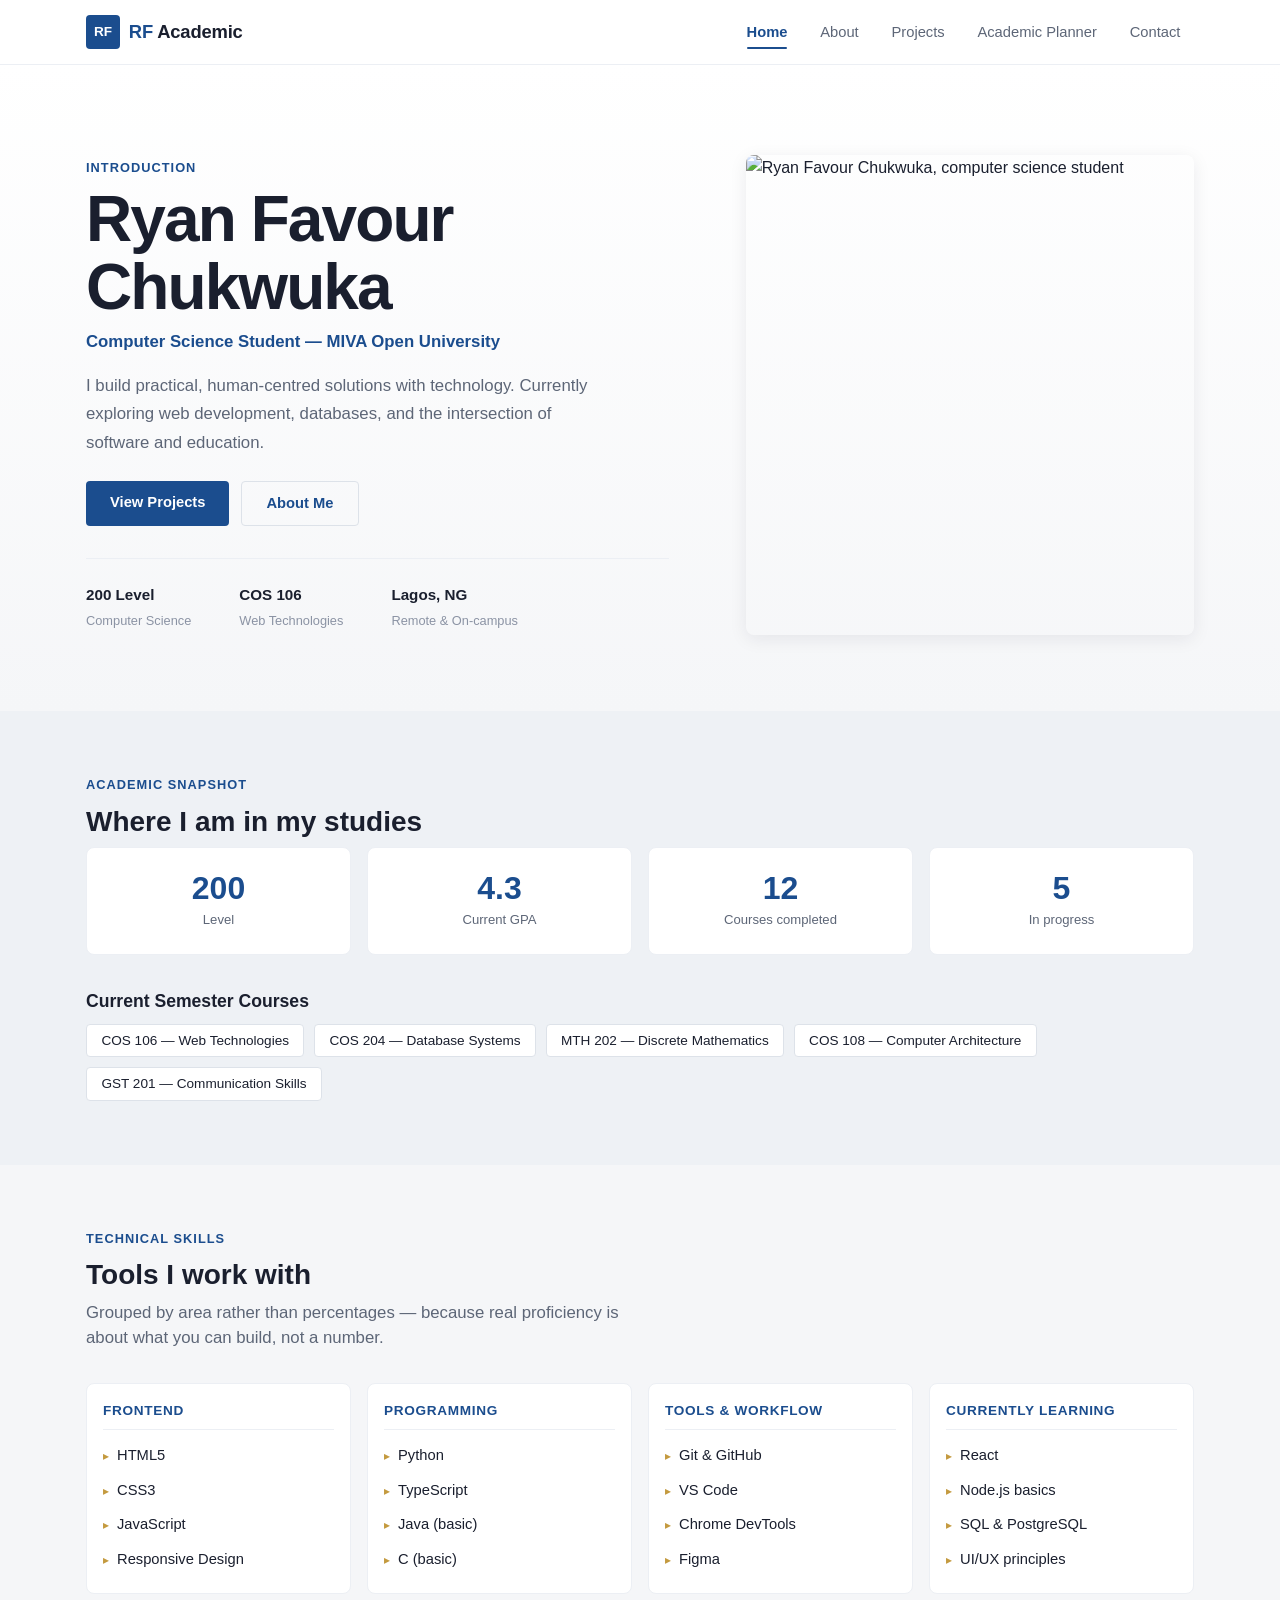
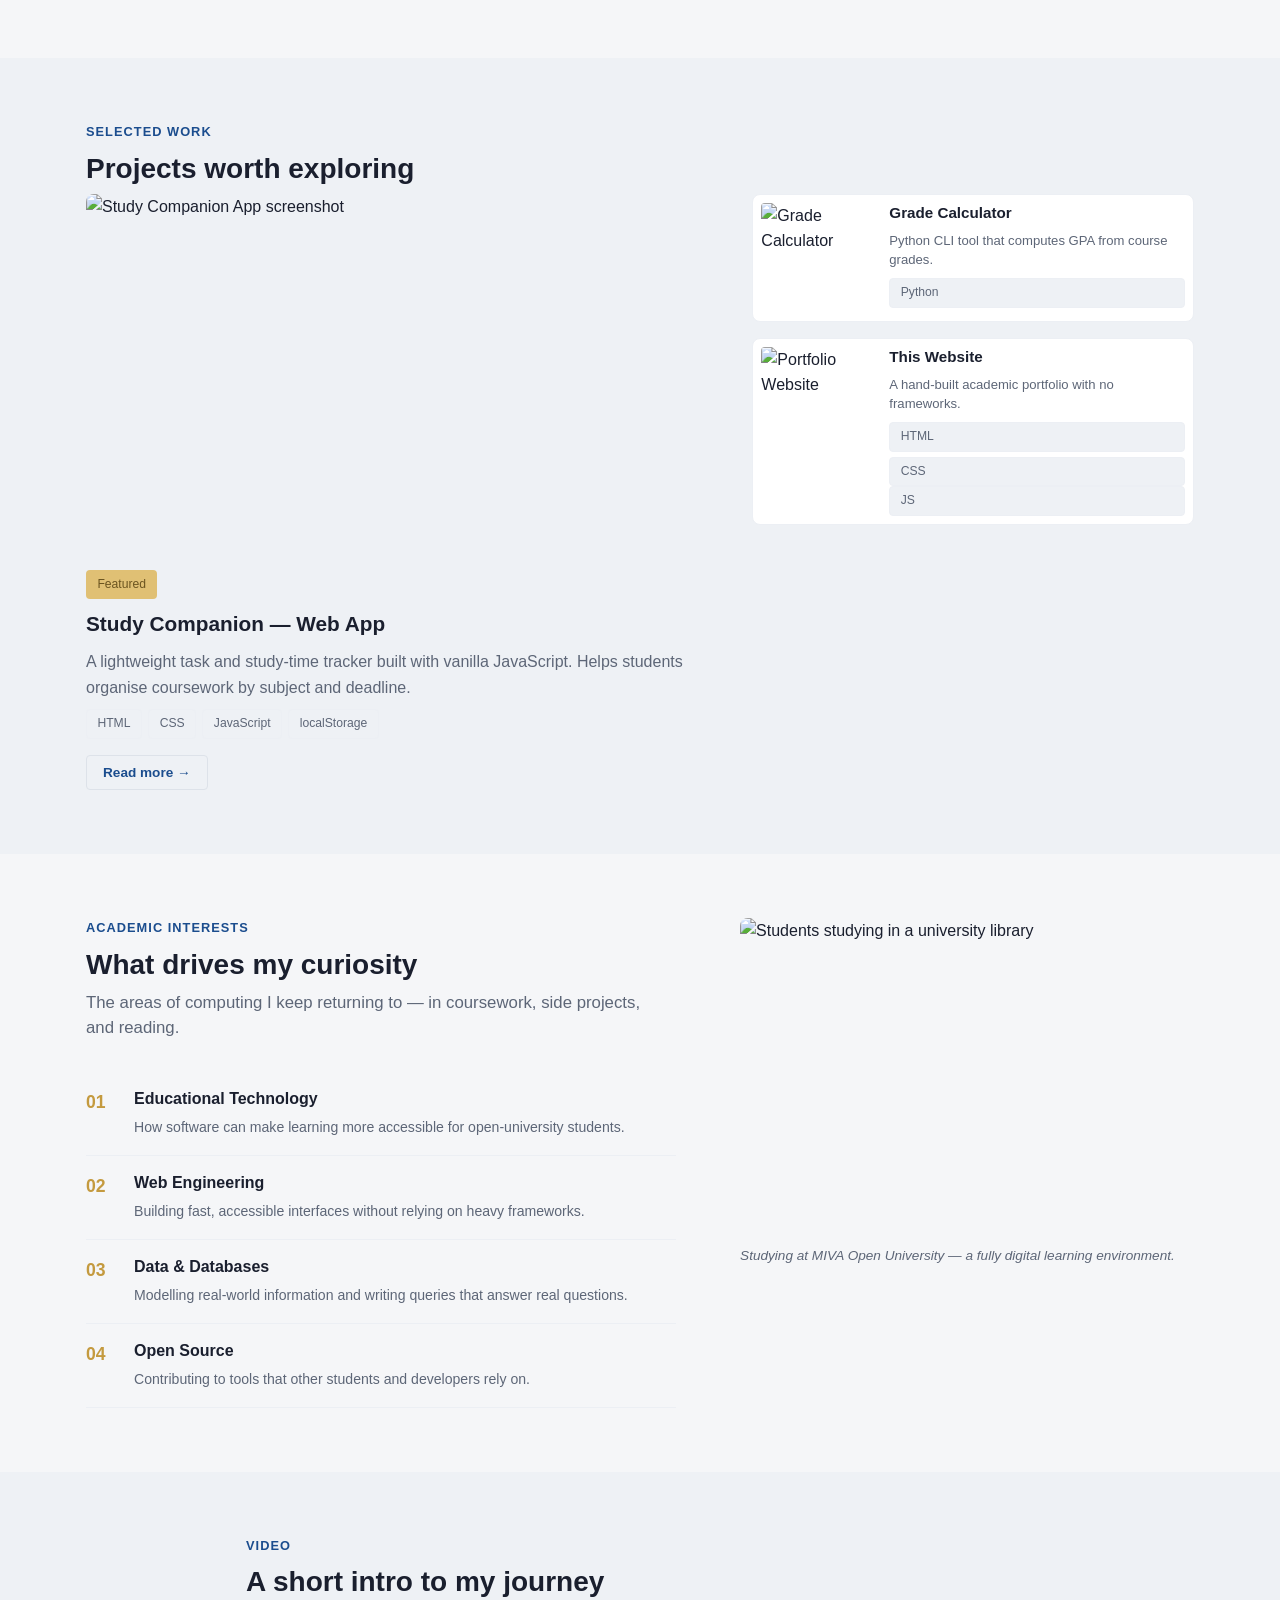
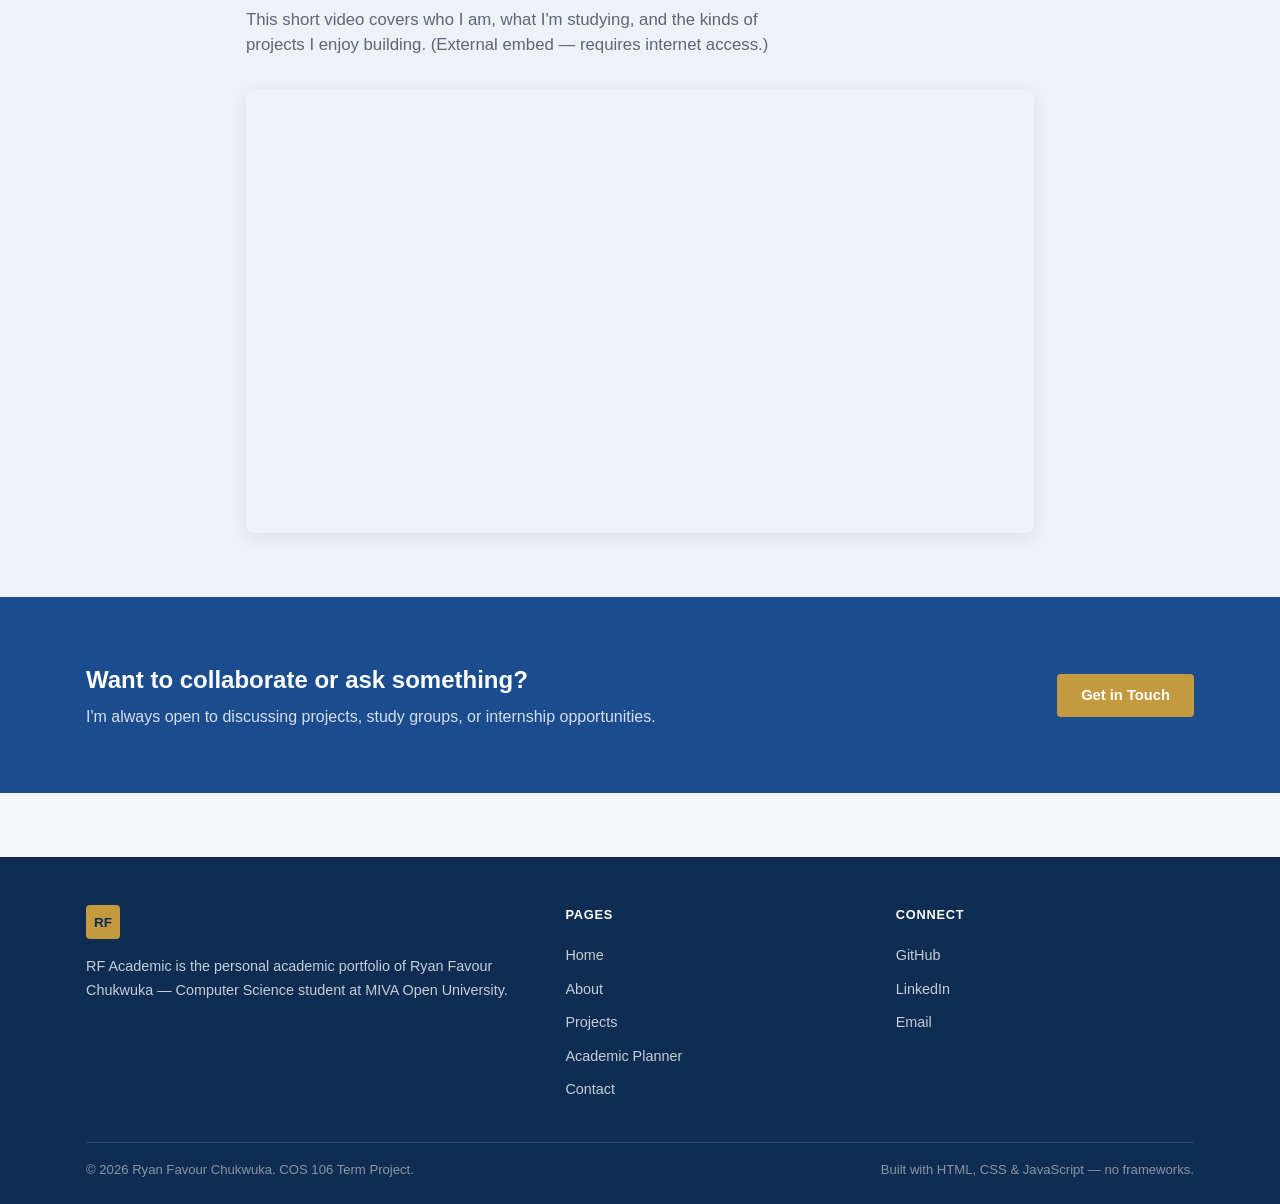
==== index.html @ f6216c4d "basic stuff" ====
<!DOCTYPE html>
<html lang="en">
<head>
  <meta charset="UTF-8" />
  <meta name="viewport" content="width=device-width, initial-scale=1.0" />
  <title>RF Academic — Ryan Favour Chukwuka</title>
  <meta name="description" content="Digital academic portfolio of Ryan Favour Chukwuka, Computer Science student at MIVA Open University." />
  <link rel="stylesheet" href="css/global.css" />
  <link rel="stylesheet" href="css/navigation.css" />
  <link rel="stylesheet" href="css/responsive.css" />
  <link rel="stylesheet" href="index.css" />
  <meta property="og:image" content="https://bolt.new/static/og_default.png">
    <meta name="twitter:card" content="summary_large_image">
    <meta name="twitter:image" content="https://bolt.new/static/og_default.png">
</head>
<body>

  <!-- Header / Navigation -->
  <header class="site-header">
    <div class="container">
      <nav class="nav">
        <a href="index.html" class="nav__brand">
          <span class="brand-mark">RF</span>
          <span class="brand-text"><span>RF</span> Academic</span>
        </a>
        <ul class="nav__links">
          <li><a href="index.html">Home</a></li>
          <li><a href="about/about.html">About</a></li>
          <li><a href="projects/projects.html">Projects</a></li>
          <li><a href="planner/planner.html">Academic Planner</a></li>
          <li><a href="contact/contact.html">Contact</a></li>
        </ul>
        <button class="nav__toggle" aria-label="Toggle navigation">
          <span></span><span></span><span></span>
        </button>
      </nav>
    </div>
  </header>

  <main>
    <!-- Hero -->
    <section class="hero">
      <div class="container hero__grid">
        <div class="hero__intro">
          <p class="section-label">Introduction</p>
          <h1>Ryan Favour<br>Chukwuka</h1>
          <p class="hero__role">Computer Science Student &mdash; MIVA Open University</p>
          <p class="hero__desc">
            I build practical, human-centred solutions with technology.
            Currently exploring web development, databases, and the
            intersection of software and education.
          </p>
          <div class="hero__actions">
            <a href="projects/projects.html" class="btn btn--primary">View Projects</a>
            <a href="about/about.html" class="btn btn--ghost">About Me</a>
          </div>
          <ul class="hero__meta">
            <li><strong>200 Level</strong><span>Computer Science</span></li>
            <li><strong>COS 106</strong><span>Web Technologies</span></li>
            <li><strong>Lagos, NG</strong><span>Remote &amp; On-campus</span></li>
          </ul>
        </div>
        <div class="hero__photo">
          <img src="https://images.pexels.com/photos/5940858/pexels-photo-5940858.jpeg?auto=compress&cs=tinysrgb&h=650&w=940"
               alt="Ryan Favour Chukwuka, computer science student" />
        </div>
      </div>
    </section>

    <!-- Academic Snapshot -->
    <section class="section section--alt">
      <div class="container">
        <p class="section-label">Academic Snapshot</p>
        <h2 class="section-title">Where I am in my studies</h2>
        <div class="snapshot-grid">
          <article class="snapshot-item">
            <div class="snapshot-num">200</div>
            <div class="snapshot-label">Level</div>
          </article>
          <article class="snapshot-item">
            <div class="snapshot-num">4.3</div>
            <div class="snapshot-label">Current GPA</div>
          </article>
          <article class="snapshot-item">
            <div class="snapshot-num">12</div>
            <div class="snapshot-label">Courses completed</div>
          </article>
          <article class="snapshot-item">
            <div class="snapshot-num">5</div>
            <div class="snapshot-label">In progress</div>
          </article>
        </div>

        <div class="snapshot-courses">
          <h3>Current Semester Courses</h3>
          <ul class="course-pills">
            <li>COS 106 — Web Technologies</li>
            <li>COS 204 — Database Systems</li>
            <li>MTH 202 — Discrete Mathematics</li>
            <li>COS 108 — Computer Architecture</li>
            <li>GST 201 — Communication Skills</li>
          </ul>
        </div>
      </div>
    </section>

    <!-- Technical Skills -->
    <section class="section">
      <div class="container">
        <p class="section-label">Technical Skills</p>
        <h2 class="section-title">Tools I work with</h2>
        <p class="section-subtitle">Grouped by area rather than percentages &mdash; because real proficiency is about what you can build, not a number.</p>
        <div class="skills-grid">
          <div class="skill-group">
            <h4>Frontend</h4>
            <ul>
              <li>HTML5</li>
              <li>CSS3</li>
              <li>JavaScript</li>
              <li>Responsive Design</li>
            </ul>
          </div>
          <div class="skill-group">
            <h4>Programming</h4>
            <ul>
              <li>Python</li>
              <li>TypeScript</li>
              <li>Java (basic)</li>
              <li>C (basic)</li>
            </ul>
          </div>
          <div class="skill-group">
            <h4>Tools &amp; Workflow</h4>
            <ul>
              <li>Git &amp; GitHub</li>
              <li>VS Code</li>
              <li>Chrome DevTools</li>
              <li>Figma</li>
            </ul>
          </div>
          <div class="skill-group">
            <h4>Currently Learning</h4>
            <ul>
              <li>React</li>
              <li>Node.js basics</li>
              <li>SQL &amp; PostgreSQL</li>
              <li>UI/UX principles</li>
            </ul>
          </div>
        </div>
      </div>
    </section>

    <!-- Selected Projects -->
    <section class="section section--alt">
      <div class="container">
        <p class="section-label">Selected Work</p>
        <h2 class="section-title">Projects worth exploring</h2>
        <div class="home-projects">
          <article class="home-project-featured">
            <img src="https://images.pexels.com/photos/546819/pexels-photo-546819.jpeg?auto=compress&cs=tinysrgb&h=650&w=940"
                 alt="Study Companion App screenshot" />
            <div class="home-project-body">
              <span class="tag tag--accent">Featured</span>
              <h3>Study Companion &mdash; Web App</h3>
              <p>A lightweight task and study-time tracker built with vanilla JavaScript. Helps students organise coursework by subject and deadline.</p>
              <div class="home-project-tags">
                <span class="tag">HTML</span>
                <span class="tag">CSS</span>
                <span class="tag">JavaScript</span>
                <span class="tag">localStorage</span>
              </div>
              <a href="projects/projects.html" class="btn btn--ghost btn--sm">Read more &rarr;</a>
            </div>
          </article>
          <div class="home-project-small">
            <article>
              <img src="https://images.pexels.com/photos/34069/pexels-photo.jpg?auto=compress&cs=tinysrgb&h=650&w=940" alt="Grade Calculator" />
              <h4>Grade Calculator</h4>
              <p>Python CLI tool that computes GPA from course grades.</p>
              <span class="tag">Python</span>
            </article>
            <article>
              <img src="https://images.pexels.com/photos/136320/pexels-photo-136320.jpeg?auto=compress&cs=tinysrgb&h=650&w=940" alt="Portfolio Website" />
              <h4>This Website</h4>
              <p>A hand-built academic portfolio with no frameworks.</p>
              <span class="tag">HTML</span>
              <span class="tag">CSS</span>
              <span class="tag">JS</span>
            </article>
          </div>
        </div>
      </div>
    </section>

    <!-- Academic Interests -->
    <section class="section">
      <div class="container interests-layout">
        <div>
          <p class="section-label">Academic Interests</p>
          <h2 class="section-title">What drives my curiosity</h2>
          <p class="section-subtitle">The areas of computing I keep returning to &mdash; in coursework, side projects, and reading.</p>
          <ol class="interests-list">
            <li>
              <strong>Educational Technology</strong>
              <span>How software can make learning more accessible for open-university students.</span>
            </li>
            <li>
              <strong>Web Engineering</strong>
              <span>Building fast, accessible interfaces without relying on heavy frameworks.</span>
            </li>
            <li>
              <strong>Data &amp; Databases</strong>
              <span>Modelling real-world information and writing queries that answer real questions.</span>
            </li>
            <li>
              <strong>Open Source</strong>
              <span>Contributing to tools that other students and developers rely on.</span>
            </li>
          </ol>
        </div>
        <aside class="interests-aside">
          <img src="https://images.pexels.com/photos/8199762/pexels-photo-8199762.jpeg?auto=compress&cs=tinysrgb&h=650&w=940"
               alt="Students studying in a university library" />
          <p>Studying at MIVA Open University &mdash; a fully digital learning environment.</p>
        </aside>
      </div>
    </section>

    <!-- Multimedia -->
    <section class="section section--alt">
      <div class="container-narrow">
        <p class="section-label">Video</p>
        <h2 class="section-title">A short intro to my journey</h2>
        <p class="section-subtitle">This short video covers who I am, what I'm studying, and the kinds of projects I enjoy building. (External embed &mdash; requires internet access.)</p>
        <div class="video-frame">
          <iframe
            src="https://www.youtube.com/embed/IpJtt7gIcQ0?rel=0"
            title="Introduction video"
            frameborder="0"
            allow="accelerometer; autoplay; clipboard-write; encrypted-media; gyroscope; picture-in-picture"
            allowfullscreen>
          </iframe>
        </div>
      </div>
    </section>

    <!-- CTA -->
    <section class="section cta-band">
      <div class="container cta-inner">
        <div>
          <h2>Want to collaborate or ask something?</h2>
          <p>I'm always open to discussing projects, study groups, or internship opportunities.</p>
        </div>
        <a href="contact/contact.html" class="btn btn--accent">Get in Touch</a>
      </div>
    </section>
  </main>

  <!-- Footer -->
  <footer class="site-footer">
    <div class="container">
      <div class="footer-grid">
        <div>
          <span class="footer-brand-mark">RF</span>
          <p>RF Academic is the personal academic portfolio of Ryan Favour Chukwuka &mdash; Computer Science student at MIVA Open University.</p>
        </div>
        <div>
          <h4>Pages</h4>
          <ul>
            <li><a href="index.html">Home</a></li>
            <li><a href="about/about.html">About</a></li>
            <li><a href="projects/projects.html">Projects</a></li>
            <li><a href="planner/planner.html">Academic Planner</a></li>
            <li><a href="contact/contact.html">Contact</a></li>
          </ul>
        </div>
        <div>
          <h4>Connect</h4>
          <ul>
            <li><a href="#">GitHub</a></li>
            <li><a href="#">LinkedIn</a></li>
            <li><a href="contact/contact.html">Email</a></li>
          </ul>
        </div>
      </div>
      <div class="footer-bottom">
        <span>&copy; <span id="footer-year">2026</span> Ryan Favour Chukwuka. COS 106 Term Project.</span>
        <span>Built with HTML, CSS &amp; JavaScript &mdash; no frameworks.</span>
      </div>
    </div>
  </footer>

  <script src="js/global.js"></script>
  <script src="index.js"></script>
</body>
</html>
---- css/global.css ----
/* =====================================================
   RF Academic — Global Stylesheet
   Design tokens, base elements, shared components.
   ===================================================== */

:root {
  /* Brand palette — MIVA Open University inspired */
  --primary: #1b4d8e;
  --primary-dark: #0f2d52;
  --primary-light: #2f74c4;
  --accent: #c49a3f;
  --accent-light: #e0c074;

  /* Neutrals */
  --background: #f5f6f8;
  --surface: #ffffff;
  --surface-alt: #eef1f5;
  --text: #1a1f2e;
  --muted: #5d6677;
  --muted-light: #8b93a4;
  --border: #dde2e9;
  --border-light: #eceff4;

  /* Status colours */
  --success: #2e7d4f;
  --success-bg: #e4f4ea;
  --warning: #b8860b;
  --warning-bg: #fbf2dd;
  --error: #c0392b;
  --error-bg: #fbeae8;

  /* Typography */
  --font-sans: "Segoe UI", "Helvetica Neue", Arial, sans-serif;
  --font-serif: Georgia, "Times New Roman", serif;

  /* Spacing (8px scale) */
  --space-1: 0.5rem;
  --space-2: 1rem;
  --space-3: 1.5rem;
  --space-4: 2rem;
  --space-5: 3rem;
  --space-6: 4rem;

  /* Layout */
  --container: 1140px;
  --container-narrow: 820px;
  --radius-sm: 4px;
  --radius: 8px;
  --radius-lg: 14px;

  /* Transitions */
  --t-fast: 150ms ease;
  --t: 250ms ease;
  --t-slow: 400ms ease;

  /* Shadows — subtle */
  --shadow-sm: 0 1px 3px rgba(26, 31, 46, 0.06);
  --shadow: 0 4px 18px rgba(26, 31, 46, 0.08);
}

/* ----- Reset ----- */
*,
*::before,
*::after {
  margin: 0;
  padding: 0;
  box-sizing: border-box;
}

html {
  scroll-behavior: smooth;
  -webkit-text-size-adjust: 100%;
}

body {
  font-family: var(--font-sans);
  background: var(--background);
  color: var(--text);
  line-height: 1.6;
  font-size: 1rem;
  -webkit-font-smoothing: antialiased;
}

img {
  max-width: 100%;
  display: block;
}

a {
  color: var(--primary);
  text-decoration: none;
  transition: color var(--t-fast);
}

a:hover {
  color: var(--primary-dark);
}

ul {
  list-style: none;
}

/* ----- Layout helpers ----- */
.container {
  width: 100%;
  max-width: var(--container);
  margin: 0 auto;
  padding: 0 var(--space-2);
}

.container-narrow {
  max-width: var(--container-narrow);
  margin: 0 auto;
  padding: 0 var(--space-2);
}

.section {
  padding: var(--space-6) 0;
}

.section--alt {
  background: var(--surface-alt);
}

/* ----- Typography ----- */
.section-label {
  font-size: 0.8rem;
  font-weight: 600;
  letter-spacing: 0.08em;
  text-transform: uppercase;
  color: var(--primary);
  margin-bottom: var(--space-1);
}

.section-title {
  font-size: 1.75rem;
  font-weight: 700;
  color: var(--text);
  line-height: 1.25;
  margin-bottom: var(--space-1);
}

.section-subtitle {
  font-size: 1.05rem;
  color: var(--muted);
  max-width: 560px;
  line-height: 1.5;
  margin-bottom: var(--space-4);
}

.page-header {
  padding: var(--space-6) 0 var(--space-4);
  border-bottom: 1px solid var(--border-light);
}

.page-header h1 {
  font-size: 2rem;
  font-weight: 700;
  letter-spacing: -0.01em;
}

.page-header p {
  color: var(--muted);
  margin-top: var(--space-1);
  max-width: 520px;
}

/* ----- Buttons ----- */
.btn {
  display: inline-block;
  font-size: 0.92rem;
  font-weight: 600;
  padding: 0.7rem 1.5rem;
  border: none;
  border-radius: var(--radius-sm);
  cursor: pointer;
  transition: background var(--t-fast), color var(--t-fast),
    border-color var(--t-fast), transform var(--t-fast);
  text-align: center;
  line-height: 1.4;
}

.btn:active {
  transform: translateY(1px);
}

.btn--primary {
  background: var(--primary);
  color: #fff;
}

.btn--primary:hover {
  background: var(--primary-dark);
  color: #fff;
}

.btn--ghost {
  background: transparent;
  color: var(--primary);
  border: 1.5px solid var(--border);
}

.btn--ghost:hover {
  border-color: var(--primary);
  color: var(--primary-dark);
}

.btn--accent {
  background: var(--accent);
  color: #fff;
}

.btn--accent:hover {
  background: #a8852f;
  color: #fff;
}

.btn--sm {
  padding: 0.45rem 1rem;
  font-size: 0.85rem;
}

/* ----- Tag / Pill ----- */
.tag {
  display: inline-block;
  font-size: 0.76rem;
  font-weight: 500;
  padding: 0.25rem 0.65rem;
  border-radius: var(--radius-sm);
  background: var(--surface-alt);
  color: var(--muted);
  border: 1px solid var(--border-light);
}

.tag--primary {
  background: var(--primary);
  color: #fff;
  border-color: var(--primary);
}

.tag--accent {
  background: var(--accent-light);
  color: #6b5420;
  border-color: transparent;
}

.tag--success {
  background: var(--success-bg);
  color: var(--success);
  border-color: transparent;
}

.tag--warning {
  background: var(--warning-bg);
  color: var(--warning);
  border-color: transparent;
}

/* ----- Utility ----- */
.sr-only {
  position: absolute;
  width: 1px;
  height: 1px;
  padding: 0;
  margin: -1px;
  overflow: hidden;
  clip: rect(0, 0, 0, 0);
  white-space: nowrap;
  border: 0;
}

.divider {
  border: none;
  border-top: 1px solid var(--border-light);
  margin: var(--space-4) 0;
}

.text-muted {
  color: var(--muted);
}

/* ----- Scroll reveal ----- */
.reveal {
  opacity: 0;
  transform: translateY(24px);
  transition: opacity 600ms ease, transform 600ms ease;
}

.reveal--visible {
  opacity: 1;
  transform: translateY(0);
}

@media (prefers-reduced-motion: reduce) {
  .reveal {
    opacity: 1;
    transform: none;
    transition: none;
  }
}
---- css/navigation.css ----
/* =====================================================
   Navigation — shared site header and footer
   ===================================================== */

.site-header {
  position: sticky;
  top: 0;
  z-index: 100;
  background: rgba(255, 255, 255, 0.97);
  border-bottom: 1px solid var(--border-light);
  backdrop-filter: blur(8px);
}

.nav {
  display: flex;
  align-items: center;
  justify-content: space-between;
  height: 64px;
}

/* ----- Brand ----- */
.nav__brand {
  display: flex;
  align-items: center;
  gap: 0.55rem;
  font-weight: 700;
  font-size: 1.15rem;
  color: var(--text);
  letter-spacing: -0.01em;
}

.nav__brand:hover {
  color: var(--text);
}

.nav__brand .brand-mark {
  width: 34px;
  height: 34px;
  background: var(--primary);
  color: #fff;
  display: flex;
  align-items: center;
  justify-content: center;
  border-radius: var(--radius-sm);
  font-size: 0.85rem;
  font-weight: 700;
}

.nav__brand .brand-text span {
  color: var(--primary);
}

/* ----- Nav links ----- */
.nav__links {
  display: flex;
  align-items: center;
  gap: 0.35rem;
}

.nav__links a {
  position: relative;
  color: var(--muted);
  font-size: 0.92rem;
  font-weight: 500;
  padding: 0.5rem 0.85rem;
  border-radius: var(--radius-sm);
  transition: color var(--t-fast), background var(--t-fast);
}

.nav__links a:hover {
  color: var(--text);
  background: var(--surface-alt);
}

.nav__links a.active {
  color: var(--primary);
  font-weight: 600;
}

.nav__links a.active::after {
  content: "";
  position: absolute;
  bottom: -1px;
  left: 0.85rem;
  right: 0.85rem;
  height: 2px;
  background: var(--primary);
  border-radius: 2px;
}

/* ----- Mobile toggle ----- */
.nav__toggle {
  display: none;
  flex-direction: column;
  gap: 5px;
  background: none;
  border: none;
  cursor: pointer;
  padding: 6px;
}

.nav__toggle span {
  width: 24px;
  height: 2px;
  background: var(--text);
  border-radius: 2px;
  transition: transform var(--t), opacity var(--t);
}

.nav__toggle.open span:nth-child(1) {
  transform: translateY(7px) rotate(45deg);
}

.nav__toggle.open span:nth-child(2) {
  opacity: 0;
}

.nav__toggle.open span:nth-child(3) {
  transform: translateY(-7px) rotate(-45deg);
}

/* ----- Footer ----- */
.site-footer {
  background: var(--primary-dark);
  color: #c4cdd8;
  padding: var(--space-5) 0 var(--space-3);
  margin-top: var(--space-6);
}

.footer-grid {
  display: grid;
  grid-template-columns: 1.5fr 1fr 1fr;
  gap: var(--space-4);
}

.footer-grid h4 {
  font-size: 0.8rem;
  letter-spacing: 0.06em;
  text-transform: uppercase;
  color: #fff;
  margin-bottom: var(--space-2);
}

.footer-grid p {
  font-size: 0.9rem;
  line-height: 1.6;
}

.footer-grid ul li {
  margin-bottom: 0.5rem;
}

.footer-grid ul li a {
  color: #c4cdd8;
  font-size: 0.9rem;
}

.footer-grid ul li a:hover {
  color: #fff;
}

.footer-bottom {
  margin-top: var(--space-4);
  padding-top: var(--space-2);
  border-top: 1px solid rgba(255, 255, 255, 0.12);
  font-size: 0.82rem;
  color: #8a94a4;
  display: flex;
  justify-content: space-between;
  flex-wrap: wrap;
  gap: 0.5rem;
}

.footer-brand-mark {
  width: 34px;
  height: 34px;
  background: var(--accent);
  color: var(--primary-dark);
  display: inline-flex;
  align-items: center;
  justify-content: center;
  border-radius: var(--radius-sm);
  font-size: 0.85rem;
  font-weight: 700;
  margin-bottom: var(--space-2);
}
---- css/responsive.css ----
/* =====================================================
   Responsive — breakpoints for tablet and mobile
   Shared across all pages.
   ===================================================== */

/* ----- Tablet (<= 900px) ----- */
@media (max-width: 900px) {
  :root {
    --space-6: 3rem;
    --space-5: 2.5rem;
  }

  .footer-grid {
    grid-template-columns: 1fr 1fr;
  }

  .footer-grid > div:first-child {
    grid-column: 1 / -1;
  }
}

/* ----- Large tablet / small desktop (<= 820px) ----- */
@media (max-width: 820px) {
  /* Homepage hero */
  .hero__grid,
  .about-intro,
  .interests-layout,
  .home-projects,
  .planner-layout,
  .contact-layout {
    grid-template-columns: 1fr;
  }

  .hero__photo img {
    height: 380px;
  }

  .project-featured {
    grid-template-columns: 1fr;
  }

  .project-grid {
    grid-template-columns: repeat(2, 1fr);
  }

  .project-card--wide {
    grid-column: span 2;
  }

  .project-card--tall {
    grid-row: auto;
  }

  .snapshot-grid {
    grid-template-columns: repeat(2, 1fr);
  }

  .skills-grid {
    grid-template-columns: repeat(2, 1fr);
  }

  .skills-detailed {
    grid-template-columns: 1fr;
  }

  .hobbies-grid {
    grid-template-columns: 1fr;
  }

  .planner-sidebar {
    position: static;
  }

  .contact-info {
    position: static;
  }
}

/* ----- Mobile (<= 680px) ----- */
@media (max-width: 680px) {
  :root {
    --space-6: 2.5rem;
    --space-4: 1.5rem;
  }

  /* Mobile nav */
  .nav__toggle {
    display: flex;
  }

  .nav__links {
    position: fixed;
    top: 64px;
    left: 0;
    right: 0;
    background: var(--surface);
    flex-direction: column;
    align-items: stretch;
    gap: 0;
    padding: var(--space-1) var(--space-2) var(--space-3);
    border-bottom: 1px solid var(--border);
    box-shadow: var(--shadow);
    transform: translateY(-110%);
    opacity: 0;
    pointer-events: none;
    transition: transform var(--t), opacity var(--t);
  }

  .nav__links.open {
    transform: translateY(0);
    opacity: 1;
    pointer-events: auto;
  }

  .nav__links a {
    padding: 0.85rem 0.5rem;
    border-bottom: 1px solid var(--border-light);
    font-size: 1rem;
  }

  .nav__links a.active::after {
    display: none;
  }

  .nav__links a.active {
    background: var(--surface-alt);
  }

  .page-header h1 {
    font-size: 1.6rem;
  }

  .section-title {
    font-size: 1.45rem;
  }

  .footer-grid {
    grid-template-columns: 1fr;
    gap: var(--space-3);
  }

  .footer-bottom {
    flex-direction: column;
    text-align: left;
  }

  /* Homepage */
  .hero__intro h1 {
    font-size: 2rem;
  }

  .hero__photo img {
    height: 300px;
  }

  .hero__photo::after {
    width: 80px;
    height: 80px;
  }

  .snapshot-grid {
    grid-template-columns: 1fr 1fr;
  }

  .skills-grid {
    grid-template-columns: 1fr;
  }

  .home-project-small article {
    grid-template-columns: 100px 1fr;
  }

  .home-project-small img {
    width: 100px;
    height: 80px;
  }

  /* Projects */
  .project-grid {
    grid-template-columns: 1fr;
  }

  .project-card--wide {
    grid-column: auto;
  }

  .project-featured__image img {
    min-height: 220px;
  }

  /* Planner */
  .planner-list-head {
    flex-direction: column;
    align-items: flex-start;
    gap: 0.5rem;
  }

  /* Contact */
  .contact-info {
    padding: var(--space-2);
  }

  .status-summary {
    gap: var(--space-1);
  }

  .status-item {
    min-width: 100px;
    padding: var(--space-2);
  }
}
---- index.css ----
/* =====================================================
   Homepage — index.css
   ===================================================== */

/* =====================================================
   HERO
   ===================================================== */

.hero {
    padding: clamp(3.5rem, 7vw, 6rem) 0 clamp(3rem, 6vw, 5rem);
    background: linear-gradient(
        180deg,
        var(--surface) 0%,
        var(--background) 100%
    );
}

.hero__grid {
    display: grid;
    grid-template-columns: minmax(0, 1.3fr) minmax(320px, 1fr);
    gap: clamp(2.5rem, 6vw, 5rem);
    align-items: center;
}

.hero__intro {
    min-width: 0;
}

.hero__intro h1 {
    font-size: clamp(2.4rem, 5vw, 4.2rem);
    font-weight: 800;
    line-height: 1.05;
    letter-spacing: -0.03em;
    margin: 0.3rem 0 var(--space-1);
}

.hero__role {
    font-size: clamp(0.95rem, 1.5vw, 1.05rem);
    color: var(--primary);
    font-weight: 600;
    margin-bottom: var(--space-2);
}

.hero__desc {
    font-size: clamp(0.95rem, 1.4vw, 1.05rem);
    line-height: 1.7;
    color: var(--muted);
    max-width: 520px;
    margin-bottom: var(--space-3);
}

.hero__actions {
    display: flex;
    gap: 0.75rem;
    margin-bottom: var(--space-4);
    flex-wrap: wrap;
}

.hero__meta {
    display: flex;
    gap: clamp(1.5rem, 4vw, 3rem);
    flex-wrap: wrap;
    padding-top: var(--space-3);
    border-top: 1px solid var(--border-light);
}

.hero__meta li {
    display: flex;
    flex-direction: column;
    min-width: 90px;
}

.hero__meta li strong {
    font-size: 0.95rem;
    color: var(--text);
}

.hero__meta li span {
    font-size: 0.8rem;
    color: var(--muted-light);
    margin-top: 0.2rem;
}

.hero__photo {
    position: relative;
    min-width: 0;
}

.hero__photo img {
    display: block;
    width: 100%;
    height: clamp(360px, 42vw, 480px);
    object-fit: cover;
    border-radius: var(--radius);
    box-shadow: var(--shadow);
}

.hero__photo::after {
    content: "";
    position: absolute;
    bottom: -12px;
    right: -12px;
    width: clamp(70px, 9vw, 120px);
    height: clamp(70px, 9vw, 120px);
    border: 3px solid var(--accent);
    border-radius: var(--radius);
    z-index: -1;
}

/* =====================================================
   ACADEMIC SNAPSHOT
   ===================================================== */

.snapshot-grid {
    display: grid;
    grid-template-columns: repeat(4, minmax(0, 1fr));
    gap: var(--space-2);
    margin-bottom: var(--space-4);
}

.snapshot-item {
    min-width: 0;
    text-align: center;
    padding: var(--space-3) var(--space-2);
    background: var(--surface);
    border: 1px solid var(--border-light);
    border-radius: var(--radius);
}

.snapshot-num {
    font-size: clamp(1.6rem, 3vw, 2rem);
    font-weight: 800;
    color: var(--primary);
    line-height: 1;
}

.snapshot-label {
    font-size: 0.82rem;
    color: var(--muted);
    margin-top: 0.35rem;
}

.snapshot-courses h3 {
    font-size: 1.1rem;
    margin-bottom: var(--space-1);
}

.course-pills {
    display: flex;
    flex-wrap: wrap;
    gap: 0.6rem;
}

.course-pills li {
    max-width: 100%;
    font-size: 0.85rem;
    font-weight: 500;
    line-height: 1.4;
    padding: 0.4rem 0.9rem;
    background: var(--surface);
    border: 1px solid var(--border);
    border-radius: var(--radius-sm);
    color: var(--text);
}

/* =====================================================
   TECHNICAL SKILLS
   ===================================================== */

.skills-grid {
    display: grid;
    grid-template-columns: repeat(4, minmax(0, 1fr));
    gap: var(--space-2);
}

.skill-group {
    min-width: 0;
    padding: var(--space-2);
    background: var(--surface);
    border: 1px solid var(--border-light);
    border-radius: var(--radius);
}

.skill-group h4 {
    font-size: 0.85rem;
    text-transform: uppercase;
    letter-spacing: 0.05em;
    color: var(--primary);
    margin-bottom: var(--space-1);
    padding-bottom: 0.5rem;
    border-bottom: 1px solid var(--border-light);
}

.skill-group ul li {
    padding: 0.35rem 0;
    font-size: 0.92rem;
    color: var(--text);
}

.skill-group ul li::before {
    content: "\25B8";
    color: var(--accent);
    margin-right: 0.5rem;
    font-size: 0.75rem;
}

/* =====================================================
   HOME PROJECTS
   ===================================================== */

.home-projects {
    display: grid;
    grid-template-columns: minmax(0, 1.4fr) minmax(280px, 1fr);
    gap: clamp(1.5rem, 4vw, 3rem);
    align-items: start;
}

.home-project-featured {
    min-width: 0;
}

.home-project-featured img {
    display: block;
    width: 100%;
    height: clamp(220px, 30vw, 360px);
    object-fit: cover;
    border-radius: var(--radius);
    margin-bottom: var(--space-2);
}

.home-project-body h3 {
    font-size: clamp(1.15rem, 2vw, 1.3rem);
    margin: 0.5rem 0 var(--space-1);
}

.home-project-body p {
    color: var(--muted);
    line-height: 1.65;
    margin-bottom: var(--space-1);
}

.home-project-tags {
    display: flex;
    gap: 0.4rem;
    margin-bottom: var(--space-2);
    flex-wrap: wrap;
}

/* Smaller project cards */

.home-project-small {
    display: flex;
    flex-direction: column;
    gap: var(--space-2);
}

.home-project-small article {
    display: grid;
    grid-template-columns: 120px minmax(0, 1fr);
    grid-template-rows: auto auto auto;
    column-gap: var(--space-1);
    padding: var(--space-1);
    background: var(--surface);
    border: 1px solid var(--border-light);
    border-radius: var(--radius);
    transition:
        box-shadow var(--t),
        transform var(--t);
}

.home-project-small article:hover {
    box-shadow: var(--shadow);
    transform: translateY(-2px);
}

.home-project-small img {
    grid-column: 1;
    grid-row: 1 / span 3;
    width: 120px;
    height: 110px;
    object-fit: cover;
    border-radius: var(--radius-sm);
}

.home-project-small h4 {
    grid-column: 2;
    font-size: 0.95rem;
    line-height: 1.3;
}

.home-project-small p {
    grid-column: 2;
    font-size: 0.82rem;
    line-height: 1.5;
    color: var(--muted);
    margin: 0.2rem 0;
}

.home-project-small .tag {
    grid-column: 2;
    align-self: start;
}

/* =====================================================
   ACADEMIC INTERESTS
   ===================================================== */

.interests-layout {
    display: grid;
    grid-template-columns: minmax(0, 1.3fr) minmax(280px, 1fr);
    gap: clamp(2rem, 5vw, 4rem);
    align-items: start;
}

.interests-list {
    counter-reset: interest;
    margin: var(--space-3) 0 0;
    padding: 0;
    list-style: none;
}

.interests-list li {
    counter-increment: interest;
    display: grid;
    grid-template-columns: 40px minmax(0, 1fr);
    column-gap: var(--space-1);
    padding: var(--space-2) 0;
    border-bottom: 1px solid var(--border-light);
}

.interests-list li::before {
    content: counter(interest, decimal-leading-zero);
    grid-column: 1;
    grid-row: 1 / span 2;
    font-size: 1.1rem;
    font-weight: 800;
    color: var(--accent);
}

.interests-list li strong {
    grid-column: 2;
    display: block;
    font-size: 1rem;
    line-height: 1.4;
}

.interests-list li span {
    grid-column: 2;
    display: block;
    margin-top: 6px;
    font-size: 0.88rem;
    line-height: 1.6;
    color: var(--muted);
}

.interests-aside {
    min-width: 0;
}

.interests-aside img {
    width: 100%;
    height: clamp(220px, 28vw, 320px);
    display: block;
    object-fit: cover;
    border-radius: var(--radius);
    margin-bottom: var(--space-1);
}

.interests-aside p {
    margin: 0;
    font-size: 0.85rem;
    line-height: 1.5;
    color: var(--muted);
    font-style: italic;
}

/* =====================================================
   VIDEO
   ===================================================== */

.video-frame {
    position: relative;
    width: 100%;
    aspect-ratio: 16 / 9;
    overflow: hidden;
    border-radius: var(--radius);
    box-shadow: var(--shadow);
}

.video-frame iframe {
    position: absolute;
    inset: 0;
    width: 100%;
    height: 100%;
    border: 0;
}

/* =====================================================
   CTA
   ===================================================== */

.cta-band {
    background: var(--primary);
}

.cta-inner {
    display: flex;
    align-items: center;
    justify-content: space-between;
    gap: var(--space-3);
    flex-wrap: wrap;
}

.cta-inner > div {
    min-width: 0;
}

.cta-inner h2 {
    color: #fff;
    font-size: clamp(1.25rem, 2.5vw, 1.5rem);
}

.cta-inner p {
    color: rgba(255, 255, 255, 0.82);
    margin-top: 0.3rem;
    line-height: 1.6;
}

/* =====================================================
   TABLET
   ===================================================== */

@media (max-width: 1100px) {
    .hero__grid {
        grid-template-columns: minmax(0, 1.15fr) minmax(280px, 0.9fr);
        gap: 2.5rem;
    }

    .hero__photo img {
        height: 420px;
    }

    .snapshot-grid,
    .skills-grid {
        grid-template-columns: repeat(2, minmax(0, 1fr));
    }

    .home-projects {
        grid-template-columns: 1fr;
    }

    .home-project-small {
        display: grid;
        grid-template-columns: repeat(2, minmax(0, 1fr));
    }

    .interests-layout {
        grid-template-columns: minmax(0, 1.2fr) minmax(260px, 0.9fr);
    }
}

/* =====================================================
   TABLET / SMALL LAPTOP
   ===================================================== */

@media (max-width: 850px) {
    .hero__grid {
        grid-template-columns: 1fr;
        gap: 2.5rem;
    }

    .hero__intro {
        max-width: 700px;
    }

    .hero__desc {
        max-width: 650px;
    }

    .hero__photo {
        max-width: 650px;
    }

    .hero__photo img {
        height: min(65vw, 440px);
    }

    .hero__photo::after {
        right: -8px;
        bottom: -8px;
    }

    .interests-layout {
        grid-template-columns: 1fr;
    }

    .interests-aside {
        max-width: 650px;
    }

    .interests-aside img {
        height: min(55vw, 340px);
    }
}

/* =====================================================
   MOBILE
   ===================================================== */

@media (max-width: 600px) {
    .hero {
        padding: 3rem 0;
    }

    .hero__grid {
        gap: 2rem;
    }

    .hero__intro h1 {
        font-size: clamp(2.2rem, 11vw, 3.2rem);
    }

    .hero__role {
        font-size: 0.92rem;
    }

    .hero__desc {
        font-size: 0.95rem;
        line-height: 1.65;
    }

    .hero__actions {
        width: 100%;
    }

    .hero__actions .btn {
        flex: 1 1 auto;
        text-align: center;
    }

    .hero__meta {
        gap: 1.25rem;
    }

    .hero__meta li {
        min-width: calc(50% - 1rem);
    }

    .hero__photo {
        max-width: none;
    }

    .hero__photo img {
        height: 380px;
    }

    .hero__photo::after {
        width: 70px;
        height: 70px;
    }

    /* Snapshot */

    .snapshot-grid {
        grid-template-columns: repeat(2, minmax(0, 1fr));
        gap: 0.75rem;
    }

    .snapshot-item {
        padding: 1.25rem 0.75rem;
    }

    .snapshot-label {
        font-size: 0.76rem;
    }

    .course-pills {
        gap: 0.45rem;
    }

    .course-pills li {
        width: 100%;
    }

    /* Skills */

    .skills-grid {
        grid-template-columns: 1fr;
    }

    .skill-group {
        padding: 1.25rem;
    }

    /* Projects */

    .home-projects {
        grid-template-columns: 1fr;
    }

    .home-project-featured img {
        height: 240px;
    }

    .home-project-small {
        grid-template-columns: 1fr;
    }

    .home-project-small article {
        grid-template-columns: 100px minmax(0, 1fr);
    }

    .home-project-small img {
        width: 100px;
        height: 100px;
    }

    /* Interests */

    .interests-layout {
        grid-template-columns: 1fr;
    }

    .interests-list li {
        grid-template-columns: 34px minmax(0, 1fr);
    }

    .interests-list li::before {
        font-size: 1rem;
    }

    .interests-list li span {
        font-size: 0.86rem;
    }

    .interests-aside img {
        height: 250px;
    }

    /* Video */

    .video-frame {
        border-radius: var(--radius-sm);
    }

    /* CTA */

    .cta-inner {
        align-items: flex-start;
        flex-direction: column;
    }

    .cta-inner .btn {
        width: 100%;
        text-align: center;
    }
}

/* =====================================================
   SMALL MOBILE
   ===================================================== */

@media (max-width: 420px) {
    .hero {
        padding: 2.5rem 0;
    }

    .hero__actions {
        flex-direction: column;
    }

    .hero__actions .btn {
        width: 100%;
    }

    .hero__meta {
        display: grid;
        grid-template-columns: repeat(2, minmax(0, 1fr));
        gap: 1rem;
    }

    .hero__meta li {
        min-width: 0;
    }

    .hero__photo img {
        height: 320px;
    }

    .snapshot-grid {
        grid-template-columns: 1fr;
    }

    .home-project-featured img {
        height: 210px;
    }

    .home-project-small article {
        grid-template-columns: 1fr;
        gap: 0.75rem;
    }

    .home-project-small img {
        grid-column: 1;
        grid-row: auto;
        width: 100%;
        height: 190px;
    }

    .home-project-small h4,
    .home-project-small p,
    .home-project-small .tag {
        grid-column: 1;
    }

    .interests-aside img {
        height: 220px;
    }
}

/* =====================================================
   ACCESSIBILITY / VERY SMALL SCREENS
   ===================================================== */

@media (max-width: 320px) {
    .hero__intro h1 {
        font-size: 2rem;
    }

    .hero__meta {
        grid-template-columns: 1fr;
    }

    .interests-list li {
        grid-template-columns: 30px minmax(0, 1fr);
        column-gap: 0.5rem;
    }
}

/* =====================================================
   REDUCED MOTION
   ===================================================== */

@media (prefers-reduced-motion: reduce) {
    .home-project-small article {
        transition: none;
    }

    .home-project-small article:hover {
        transform: none;
    }
}
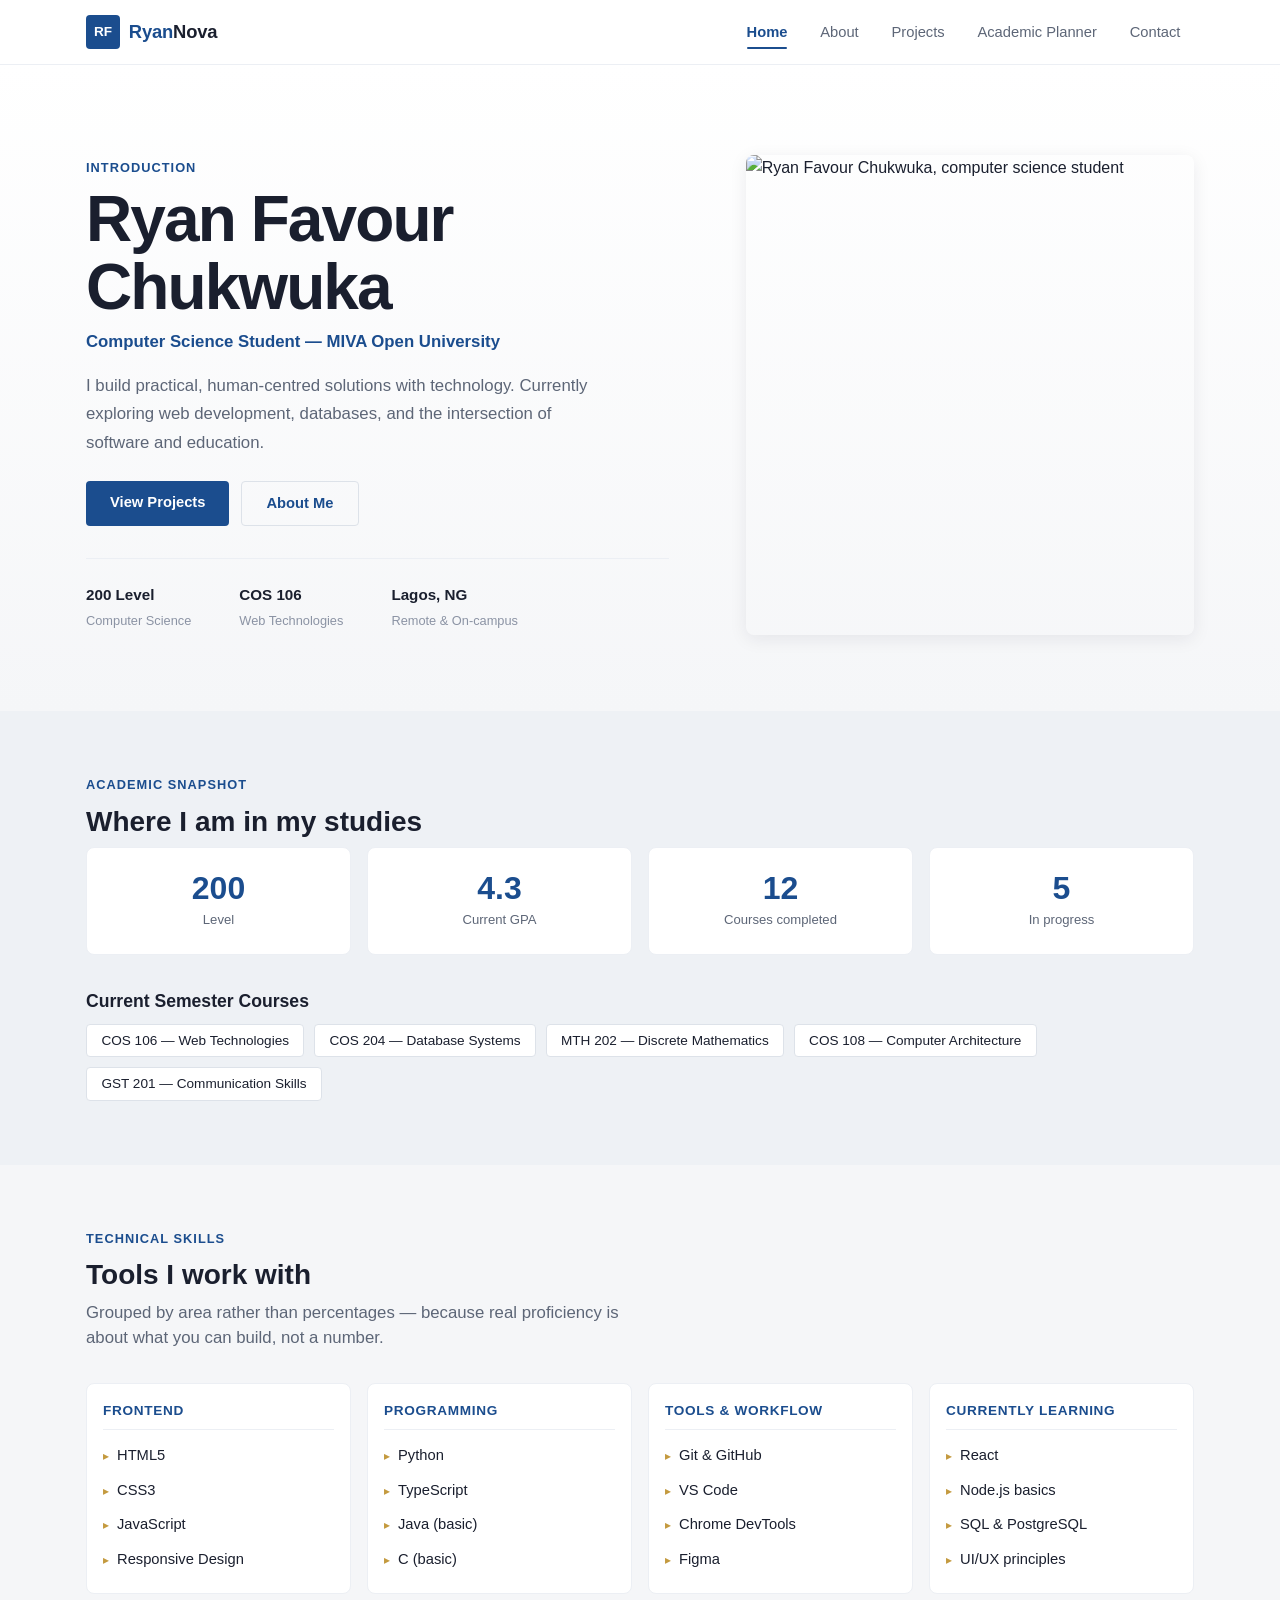
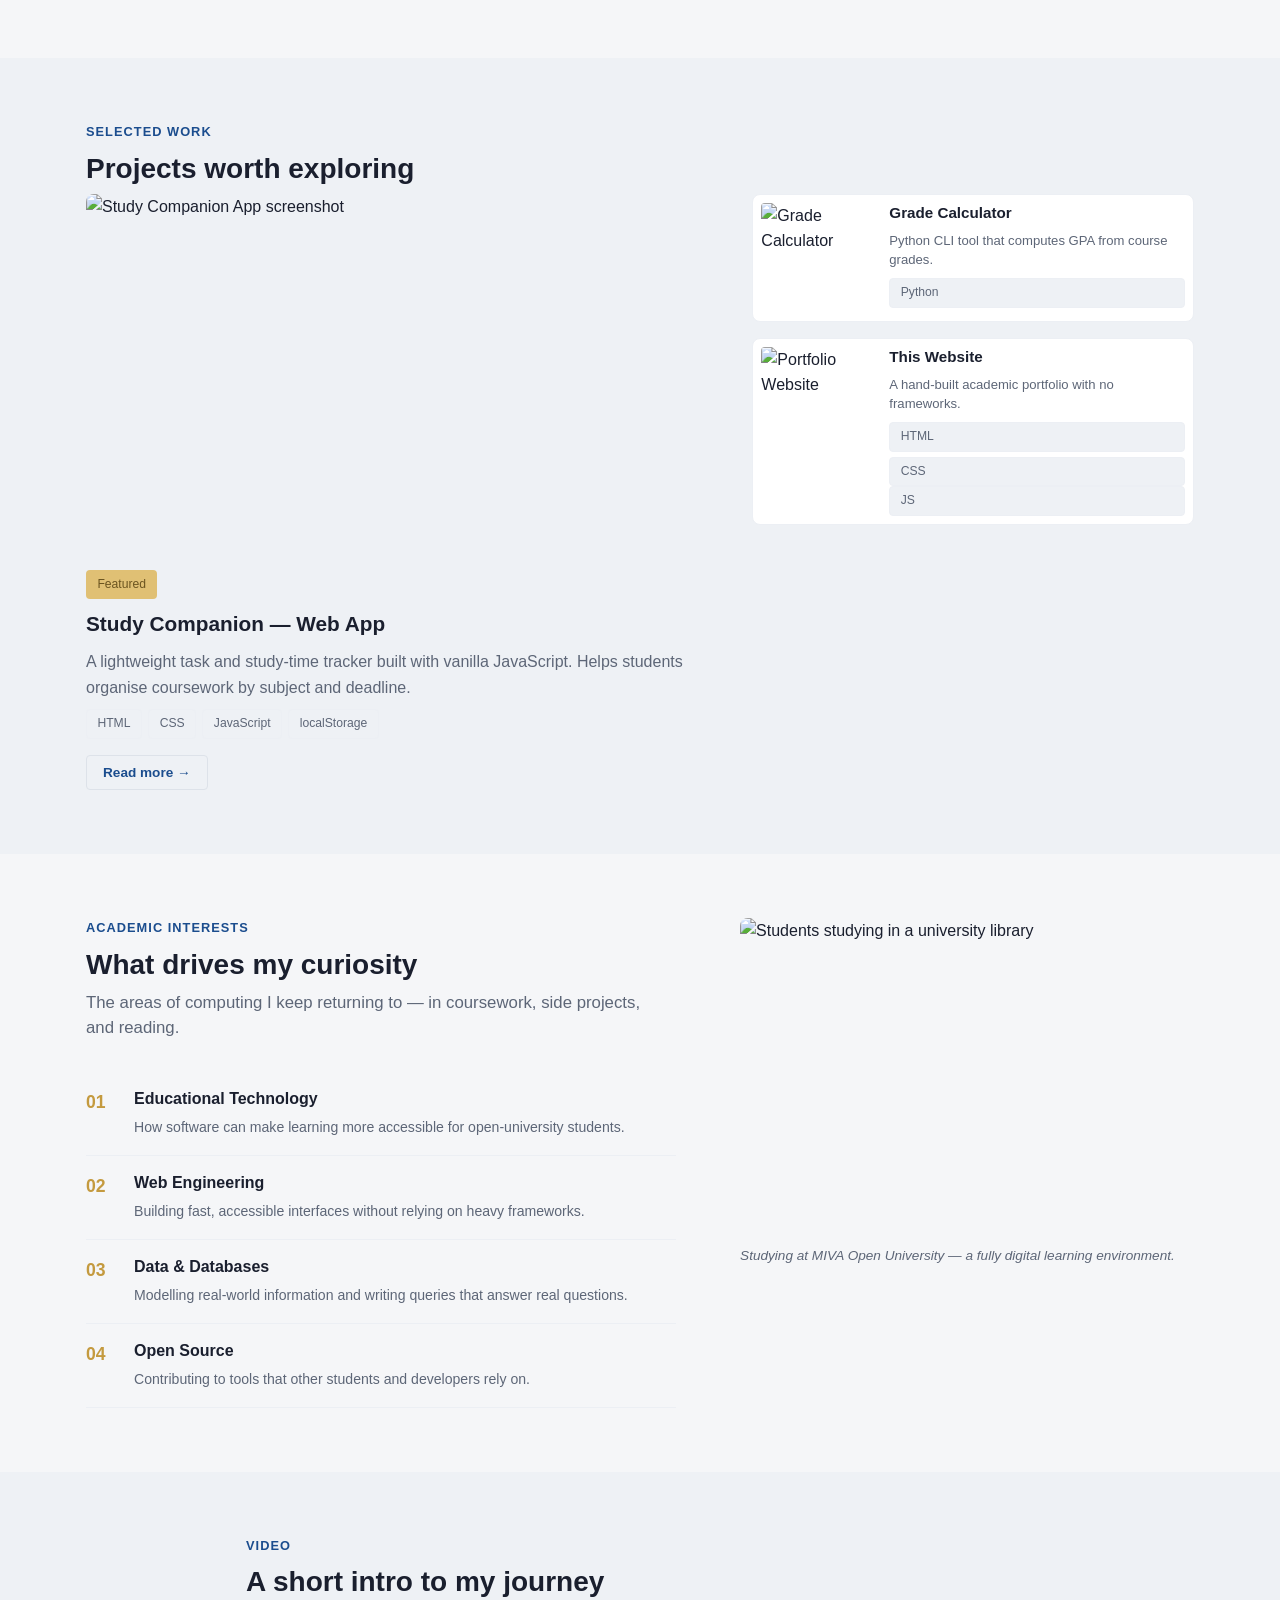
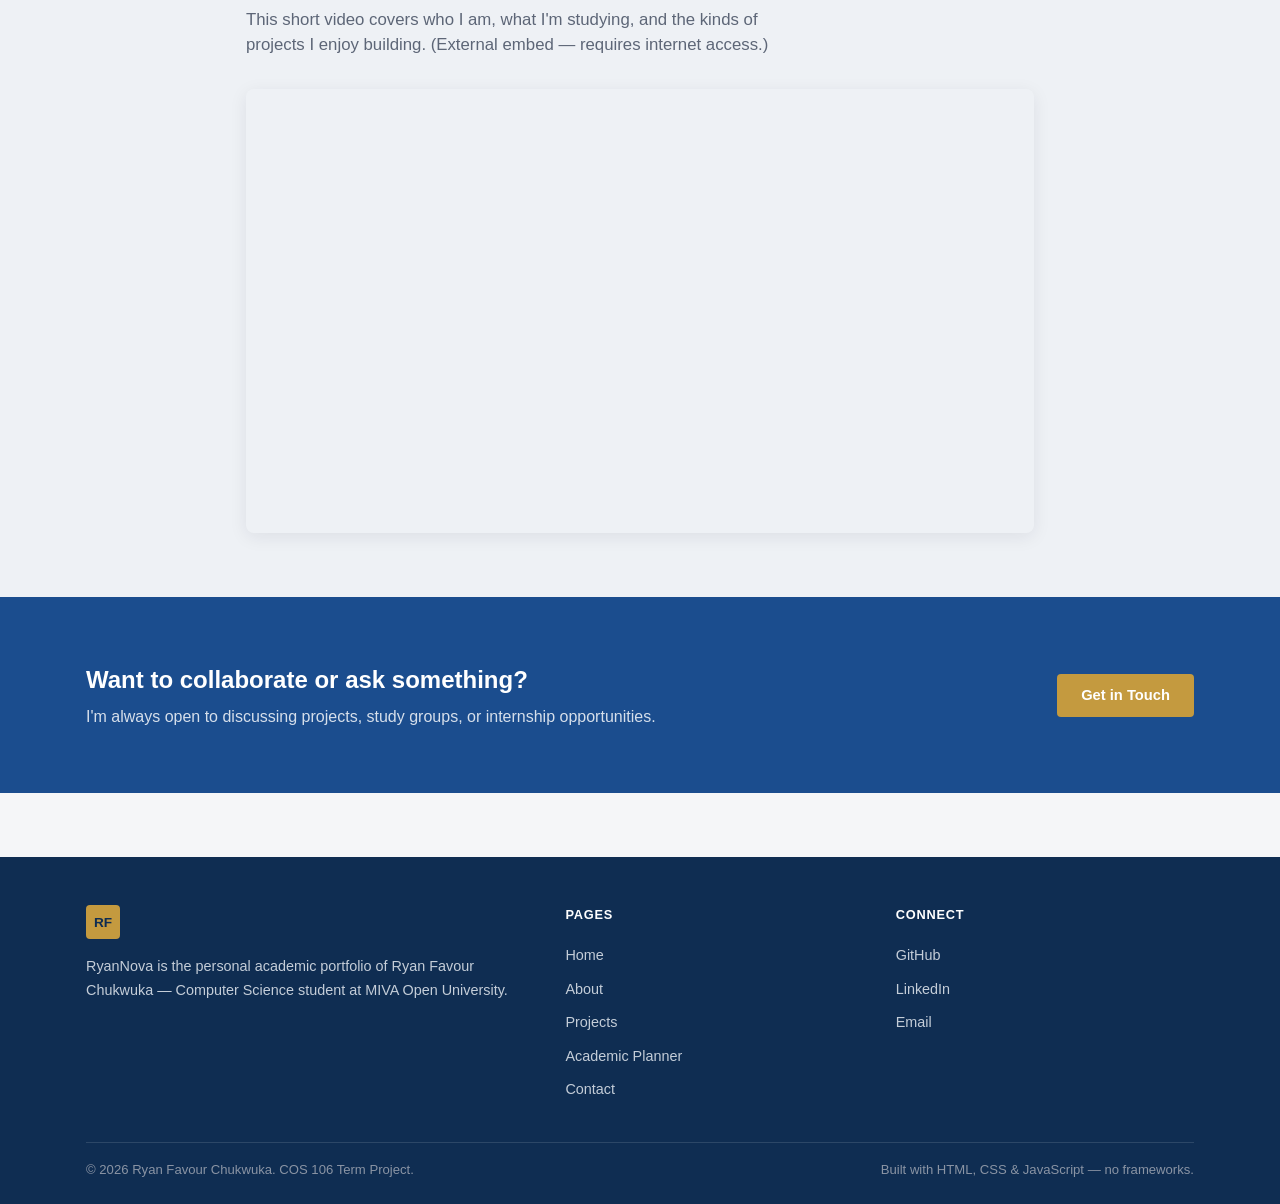
==== commit 5f21fd7c: "basic stuff" ====
--- a/index.html
+++ b/index.html
@@ -1,18 +1,21 @@
 <!DOCTYPE html>
 <html lang="en">
+
 <head>
   <meta charset="UTF-8" />
   <meta name="viewport" content="width=device-width, initial-scale=1.0" />
-  <title>RF Academic — Ryan Favour Chukwuka</title>
-  <meta name="description" content="Digital academic portfolio of Ryan Favour Chukwuka, Computer Science student at MIVA Open University." />
+  <title>RyanNova — Ryan Favour Chukwuka</title>
+  <meta name="description"
+    content="Digital academic portfolio of Ryan Favour Chukwuka, Computer Science student at MIVA Open University." />
   <link rel="stylesheet" href="css/global.css" />
   <link rel="stylesheet" href="css/navigation.css" />
   <link rel="stylesheet" href="css/responsive.css" />
   <link rel="stylesheet" href="index.css" />
-  <meta property="og:image" content="https://bolt.new/static/og_default.png">
-    <meta name="twitter:card" content="summary_large_image">
-    <meta name="twitter:image" content="https://bolt.new/static/og_default.png">
+  <meta property="og:image" content="/images/ryannova-banner.png">
+  <meta name="twitter:card" content="summary_large_image">
+  <meta name="twitter:image" content="/images/ryannova-banner.png">
 </head>
+
 <body>
 
   <!-- Header / Navigation -->
@@ -21,7 +24,7 @@
       <nav class="nav">
         <a href="index.html" class="nav__brand">
           <span class="brand-mark">RF</span>
-          <span class="brand-text"><span>RF</span> Academic</span>
+          <span class="brand-text"><span>Ryan</span>Nova</span>
         </a>
         <ul class="nav__links">
           <li><a href="index.html">Home</a></li>
@@ -61,8 +64,9 @@
           </ul>
         </div>
         <div class="hero__photo">
-          <img src="https://images.pexels.com/photos/5940858/pexels-photo-5940858.jpeg?auto=compress&cs=tinysrgb&h=650&w=940"
-               alt="Ryan Favour Chukwuka, computer science student" />
+          <img
+            src="https://images.pexels.com/photos/5940858/pexels-photo-5940858.jpeg?auto=compress&cs=tinysrgb&h=650&w=940"
+            alt="Ryan Favour Chukwuka, computer science student" />
         </div>
       </div>
     </section>
@@ -109,7 +113,8 @@
       <div class="container">
         <p class="section-label">Technical Skills</p>
         <h2 class="section-title">Tools I work with</h2>
-        <p class="section-subtitle">Grouped by area rather than percentages &mdash; because real proficiency is about what you can build, not a number.</p>
+        <p class="section-subtitle">Grouped by area rather than percentages &mdash; because real proficiency is about
+          what you can build, not a number.</p>
         <div class="skills-grid">
           <div class="skill-group">
             <h4>Frontend</h4>
@@ -158,12 +163,14 @@
         <h2 class="section-title">Projects worth exploring</h2>
         <div class="home-projects">
           <article class="home-project-featured">
-            <img src="https://images.pexels.com/photos/546819/pexels-photo-546819.jpeg?auto=compress&cs=tinysrgb&h=650&w=940"
-                 alt="Study Companion App screenshot" />
+            <img
+              src="https://images.pexels.com/photos/546819/pexels-photo-546819.jpeg?auto=compress&cs=tinysrgb&h=650&w=940"
+              alt="Study Companion App screenshot" />
             <div class="home-project-body">
               <span class="tag tag--accent">Featured</span>
               <h3>Study Companion &mdash; Web App</h3>
-              <p>A lightweight task and study-time tracker built with vanilla JavaScript. Helps students organise coursework by subject and deadline.</p>
+              <p>A lightweight task and study-time tracker built with vanilla JavaScript. Helps students organise
+                coursework by subject and deadline.</p>
               <div class="home-project-tags">
                 <span class="tag">HTML</span>
                 <span class="tag">CSS</span>
@@ -175,13 +182,16 @@
           </article>
           <div class="home-project-small">
             <article>
-              <img src="https://images.pexels.com/photos/34069/pexels-photo.jpg?auto=compress&cs=tinysrgb&h=650&w=940" alt="Grade Calculator" />
+              <img src="https://images.pexels.com/photos/34069/pexels-photo.jpg?auto=compress&cs=tinysrgb&h=650&w=940"
+                alt="Grade Calculator" />
               <h4>Grade Calculator</h4>
               <p>Python CLI tool that computes GPA from course grades.</p>
               <span class="tag">Python</span>
             </article>
             <article>
-              <img src="https://images.pexels.com/photos/136320/pexels-photo-136320.jpeg?auto=compress&cs=tinysrgb&h=650&w=940" alt="Portfolio Website" />
+              <img
+                src="https://images.pexels.com/photos/136320/pexels-photo-136320.jpeg?auto=compress&cs=tinysrgb&h=650&w=940"
+                alt="Portfolio Website" />
               <h4>This Website</h4>
               <p>A hand-built academic portfolio with no frameworks.</p>
               <span class="tag">HTML</span>
@@ -199,7 +209,8 @@
         <div>
           <p class="section-label">Academic Interests</p>
           <h2 class="section-title">What drives my curiosity</h2>
-          <p class="section-subtitle">The areas of computing I keep returning to &mdash; in coursework, side projects, and reading.</p>
+          <p class="section-subtitle">The areas of computing I keep returning to &mdash; in coursework, side projects,
+            and reading.</p>
           <ol class="interests-list">
             <li>
               <strong>Educational Technology</strong>
@@ -220,8 +231,9 @@
           </ol>
         </div>
         <aside class="interests-aside">
-          <img src="https://images.pexels.com/photos/8199762/pexels-photo-8199762.jpeg?auto=compress&cs=tinysrgb&h=650&w=940"
-               alt="Students studying in a university library" />
+          <img
+            src="https://images.pexels.com/photos/8199762/pexels-photo-8199762.jpeg?auto=compress&cs=tinysrgb&h=650&w=940"
+            alt="Students studying in a university library" />
           <p>Studying at MIVA Open University &mdash; a fully digital learning environment.</p>
         </aside>
       </div>
@@ -232,12 +244,10 @@
       <div class="container-narrow">
         <p class="section-label">Video</p>
         <h2 class="section-title">A short intro to my journey</h2>
-        <p class="section-subtitle">This short video covers who I am, what I'm studying, and the kinds of projects I enjoy building. (External embed &mdash; requires internet access.)</p>
+        <p class="section-subtitle">This short video covers who I am, what I'm studying, and the kinds of projects I
+          enjoy building. (External embed &mdash; requires internet access.)</p>
         <div class="video-frame">
-          <iframe
-            src="https://www.youtube.com/embed/IpJtt7gIcQ0?rel=0"
-            title="Introduction video"
-            frameborder="0"
+          <iframe src="https://www.youtube.com/embed/IpJtt7gIcQ0?rel=0" title="Introduction video" frameborder="0"
             allow="accelerometer; autoplay; clipboard-write; encrypted-media; gyroscope; picture-in-picture"
             allowfullscreen>
           </iframe>
@@ -263,7 +273,8 @@
       <div class="footer-grid">
         <div>
           <span class="footer-brand-mark">RF</span>
-          <p>RF Academic is the personal academic portfolio of Ryan Favour Chukwuka &mdash; Computer Science student at MIVA Open University.</p>
+          <p>RyanNova is the personal academic portfolio of Ryan Favour Chukwuka &mdash; Computer Science student at
+            MIVA Open University.</p>
         </div>
         <div>
           <h4>Pages</h4>
@@ -294,4 +305,5 @@
   <script src="js/global.js"></script>
   <script src="index.js"></script>
 </body>
-</html>
+
+</html>
--- a/css/global.css
+++ b/css/global.css
@@ -1,300 +1,306 @@
 /* =====================================================
-   RF Academic — Global Stylesheet
+   RyanNova — Global Stylesheet
    Design tokens, base elements, shared components.
    ===================================================== */
 
 :root {
-  /* Brand palette — MIVA Open University inspired */
-  --primary: #1b4d8e;
-  --primary-dark: #0f2d52;
-  --primary-light: #2f74c4;
-  --accent: #c49a3f;
-  --accent-light: #e0c074;
-
-  /* Neutrals */
-  --background: #f5f6f8;
-  --surface: #ffffff;
-  --surface-alt: #eef1f5;
-  --text: #1a1f2e;
-  --muted: #5d6677;
-  --muted-light: #8b93a4;
-  --border: #dde2e9;
-  --border-light: #eceff4;
-
-  /* Status colours */
-  --success: #2e7d4f;
-  --success-bg: #e4f4ea;
-  --warning: #b8860b;
-  --warning-bg: #fbf2dd;
-  --error: #c0392b;
-  --error-bg: #fbeae8;
-
-  /* Typography */
-  --font-sans: "Segoe UI", "Helvetica Neue", Arial, sans-serif;
-  --font-serif: Georgia, "Times New Roman", serif;
-
-  /* Spacing (8px scale) */
-  --space-1: 0.5rem;
-  --space-2: 1rem;
-  --space-3: 1.5rem;
-  --space-4: 2rem;
-  --space-5: 3rem;
-  --space-6: 4rem;
-
-  /* Layout */
-  --container: 1140px;
-  --container-narrow: 820px;
-  --radius-sm: 4px;
-  --radius: 8px;
-  --radius-lg: 14px;
-
-  /* Transitions */
-  --t-fast: 150ms ease;
-  --t: 250ms ease;
-  --t-slow: 400ms ease;
-
-  /* Shadows — subtle */
-  --shadow-sm: 0 1px 3px rgba(26, 31, 46, 0.06);
-  --shadow: 0 4px 18px rgba(26, 31, 46, 0.08);
+    /* Brand palette — MIVA Open University inspired */
+    --primary: #1b4d8e;
+    --primary-dark: #0f2d52;
+    --primary-light: #2f74c4;
+    --accent: #c49a3f;
+    --accent-light: #e0c074;
+
+    /* Neutrals */
+    --background: #f5f6f8;
+    --surface: #ffffff;
+    --surface-alt: #eef1f5;
+    --text: #1a1f2e;
+    --muted: #5d6677;
+    --muted-light: #8b93a4;
+    --border: #dde2e9;
+    --border-light: #eceff4;
+
+    /* Status colours */
+    --success: #2e7d4f;
+    --success-bg: #e4f4ea;
+    --warning: #b8860b;
+    --warning-bg: #fbf2dd;
+    --error: #c0392b;
+    --error-bg: #fbeae8;
+
+    /* Typography */
+    --font-sans: "Segoe UI", "Helvetica Neue", Arial, sans-serif;
+    --font-serif: Georgia, "Times New Roman", serif;
+
+    /* Spacing (8px scale) */
+    --space-1: 0.5rem;
+    --space-2: 1rem;
+    --space-3: 1.5rem;
+    --space-4: 2rem;
+    --space-5: 3rem;
+    --space-6: 4rem;
+
+    /* Layout */
+    --container: 1140px;
+    --container-narrow: 820px;
+    --radius-sm: 4px;
+    --radius: 8px;
+    --radius-lg: 14px;
+
+    /* Transitions */
+    --t-fast: 150ms ease;
+    --t: 250ms ease;
+    --t-slow: 400ms ease;
+
+    /* Shadows — subtle */
+    --shadow-sm: 0 1px 3px rgba(26, 31, 46, 0.06);
+    --shadow: 0 4px 18px rgba(26, 31, 46, 0.08);
 }
 
 /* ----- Reset ----- */
 *,
 *::before,
 *::after {
-  margin: 0;
-  padding: 0;
-  box-sizing: border-box;
+    margin: 0;
+    padding: 0;
+    box-sizing: border-box;
 }
 
 html {
-  scroll-behavior: smooth;
-  -webkit-text-size-adjust: 100%;
+    scroll-behavior: smooth;
+    -webkit-text-size-adjust: 100%;
 }
 
 body {
-  font-family: var(--font-sans);
-  background: var(--background);
-  color: var(--text);
-  line-height: 1.6;
-  font-size: 1rem;
-  -webkit-font-smoothing: antialiased;
+    font-family: var(--font-sans);
+    background: var(--background);
+    color: var(--text);
+    line-height: 1.6;
+    font-size: 1rem;
+    -webkit-font-smoothing: antialiased;
 }
 
 img {
-  max-width: 100%;
-  display: block;
+    max-width: 100%;
+    display: block;
 }
 
 a {
-  color: var(--primary);
-  text-decoration: none;
-  transition: color var(--t-fast);
+    color: var(--primary);
+    text-decoration: none;
+    transition: color var(--t-fast);
 }
 
 a:hover {
-  color: var(--primary-dark);
+    color: var(--primary-dark);
 }
 
 ul {
-  list-style: none;
+    list-style: none;
 }
 
 /* ----- Layout helpers ----- */
 .container {
-  width: 100%;
-  max-width: var(--container);
-  margin: 0 auto;
-  padding: 0 var(--space-2);
+    width: 100%;
+    max-width: var(--container);
+    margin: 0 auto;
+    padding: 0 var(--space-2);
 }
 
 .container-narrow {
-  max-width: var(--container-narrow);
-  margin: 0 auto;
-  padding: 0 var(--space-2);
+    max-width: var(--container-narrow);
+    margin: 0 auto;
+    padding: 0 var(--space-2);
 }
 
 .section {
-  padding: var(--space-6) 0;
+    padding: var(--space-6) 0;
 }
 
 .section--alt {
-  background: var(--surface-alt);
+    background: var(--surface-alt);
 }
 
 /* ----- Typography ----- */
 .section-label {
-  font-size: 0.8rem;
-  font-weight: 600;
-  letter-spacing: 0.08em;
-  text-transform: uppercase;
-  color: var(--primary);
-  margin-bottom: var(--space-1);
+    font-size: 0.8rem;
+    font-weight: 600;
+    letter-spacing: 0.08em;
+    text-transform: uppercase;
+    color: var(--primary);
+    margin-bottom: var(--space-1);
 }
 
 .section-title {
-  font-size: 1.75rem;
-  font-weight: 700;
-  color: var(--text);
-  line-height: 1.25;
-  margin-bottom: var(--space-1);
+    font-size: 1.75rem;
+    font-weight: 700;
+    color: var(--text);
+    line-height: 1.25;
+    margin-bottom: var(--space-1);
 }
 
 .section-subtitle {
-  font-size: 1.05rem;
-  color: var(--muted);
-  max-width: 560px;
-  line-height: 1.5;
-  margin-bottom: var(--space-4);
+    font-size: 1.05rem;
+    color: var(--muted);
+    max-width: 560px;
+    line-height: 1.5;
+    margin-bottom: var(--space-4);
 }
 
 .page-header {
-  padding: var(--space-6) 0 var(--space-4);
-  border-bottom: 1px solid var(--border-light);
+    padding: var(--space-6) 0 var(--space-4);
+    border-bottom: 1px solid var(--border-light);
 }
 
 .page-header h1 {
-  font-size: 2rem;
-  font-weight: 700;
-  letter-spacing: -0.01em;
+    font-size: 2rem;
+    font-weight: 700;
+    letter-spacing: -0.01em;
 }
 
 .page-header p {
-  color: var(--muted);
-  margin-top: var(--space-1);
-  max-width: 520px;
+    color: var(--muted);
+    margin-top: var(--space-1);
+    max-width: 520px;
 }
 
 /* ----- Buttons ----- */
 .btn {
-  display: inline-block;
-  font-size: 0.92rem;
-  font-weight: 600;
-  padding: 0.7rem 1.5rem;
-  border: none;
-  border-radius: var(--radius-sm);
-  cursor: pointer;
-  transition: background var(--t-fast), color var(--t-fast),
-    border-color var(--t-fast), transform var(--t-fast);
-  text-align: center;
-  line-height: 1.4;
+    display: inline-block;
+    font-size: 0.92rem;
+    font-weight: 600;
+    padding: 0.7rem 1.5rem;
+    border: none;
+    border-radius: var(--radius-sm);
+    cursor: pointer;
+    transition:
+        background var(--t-fast),
+        color var(--t-fast),
+        border-color var(--t-fast),
+        transform var(--t-fast);
+    text-align: center;
+    line-height: 1.4;
 }
 
 .btn:active {
-  transform: translateY(1px);
+    transform: translateY(1px);
 }
 
 .btn--primary {
-  background: var(--primary);
-  color: #fff;
+    background: var(--primary);
+    color: #fff;
 }
 
 .btn--primary:hover {
-  background: var(--primary-dark);
-  color: #fff;
+    background: var(--primary-dark);
+    color: #fff;
 }
 
 .btn--ghost {
-  background: transparent;
-  color: var(--primary);
-  border: 1.5px solid var(--border);
+    background: transparent;
+    color: var(--primary);
+    border: 1.5px solid var(--border);
 }
 
 .btn--ghost:hover {
-  border-color: var(--primary);
-  color: var(--primary-dark);
+    border-color: var(--primary);
+    color: var(--primary-dark);
 }
 
 .btn--accent {
-  background: var(--accent);
-  color: #fff;
+    background: var(--accent);
+    color: #fff;
 }
 
 .btn--accent:hover {
-  background: #a8852f;
-  color: #fff;
+    background: #a8852f;
+    color: #fff;
 }
 
 .btn--sm {
-  padding: 0.45rem 1rem;
-  font-size: 0.85rem;
+    padding: 0.45rem 1rem;
+    font-size: 0.85rem;
 }
 
 /* ----- Tag / Pill ----- */
 .tag {
-  display: inline-block;
-  font-size: 0.76rem;
-  font-weight: 500;
-  padding: 0.25rem 0.65rem;
-  border-radius: var(--radius-sm);
-  background: var(--surface-alt);
-  color: var(--muted);
-  border: 1px solid var(--border-light);
+    display: inline-block;
+    font-size: 0.76rem;
+    font-weight: 500;
+    padding: 0.25rem 0.65rem;
+    border-radius: var(--radius-sm);
+    background: var(--surface-alt);
+    color: var(--muted);
+    border: 1px solid var(--border-light);
 }
 
 .tag--primary {
-  background: var(--primary);
-  color: #fff;
-  border-color: var(--primary);
+    background: var(--primary);
+    color: #fff;
+    border-color: var(--primary);
 }
 
 .tag--accent {
-  background: var(--accent-light);
-  color: #6b5420;
-  border-color: transparent;
+    background: var(--accent-light);
+    color: #6b5420;
+    border-color: transparent;
 }
 
 .tag--success {
-  background: var(--success-bg);
-  color: var(--success);
-  border-color: transparent;
+    background: var(--success-bg);
+    color: var(--success);
+    border-color: transparent;
 }
 
 .tag--warning {
-  background: var(--warning-bg);
-  color: var(--warning);
-  border-color: transparent;
+    background: var(--warning-bg);
+    color: var(--warning);
+    border-color: transparent;
 }
 
 /* ----- Utility ----- */
 .sr-only {
-  position: absolute;
-  width: 1px;
-  height: 1px;
-  padding: 0;
-  margin: -1px;
-  overflow: hidden;
-  clip: rect(0, 0, 0, 0);
-  white-space: nowrap;
-  border: 0;
+    position: absolute;
+    width: 1px;
+    height: 1px;
+    padding: 0;
+    margin: -1px;
+    overflow: hidden;
+    clip: rect(0, 0, 0, 0);
+    white-space: nowrap;
+    border: 0;
 }
 
 .divider {
-  border: none;
-  border-top: 1px solid var(--border-light);
-  margin: var(--space-4) 0;
+    border: none;
+    border-top: 1px solid var(--border-light);
+    margin: var(--space-4) 0;
 }
 
 .text-muted {
-  color: var(--muted);
+    color: var(--muted);
 }
 
 /* ----- Scroll reveal ----- */
 .reveal {
-  opacity: 0;
-  transform: translateY(24px);
-  transition: opacity 600ms ease, transform 600ms ease;
+    opacity: 0;
+    transform: translateY(24px);
+    transition:
+        opacity 600ms ease,
+        transform 600ms ease;
 }
 
 .reveal--visible {
-  opacity: 1;
-  transform: translateY(0);
+    opacity: 1;
+    transform: translateY(0);
 }
 
 @media (prefers-reduced-motion: reduce) {
-  .reveal {
-    opacity: 1;
-    transform: none;
-    transition: none;
-  }
-}
+    .reveal {
+        opacity: 1;
+        transform: none;
+        transition: none;
+    }
+}
+
